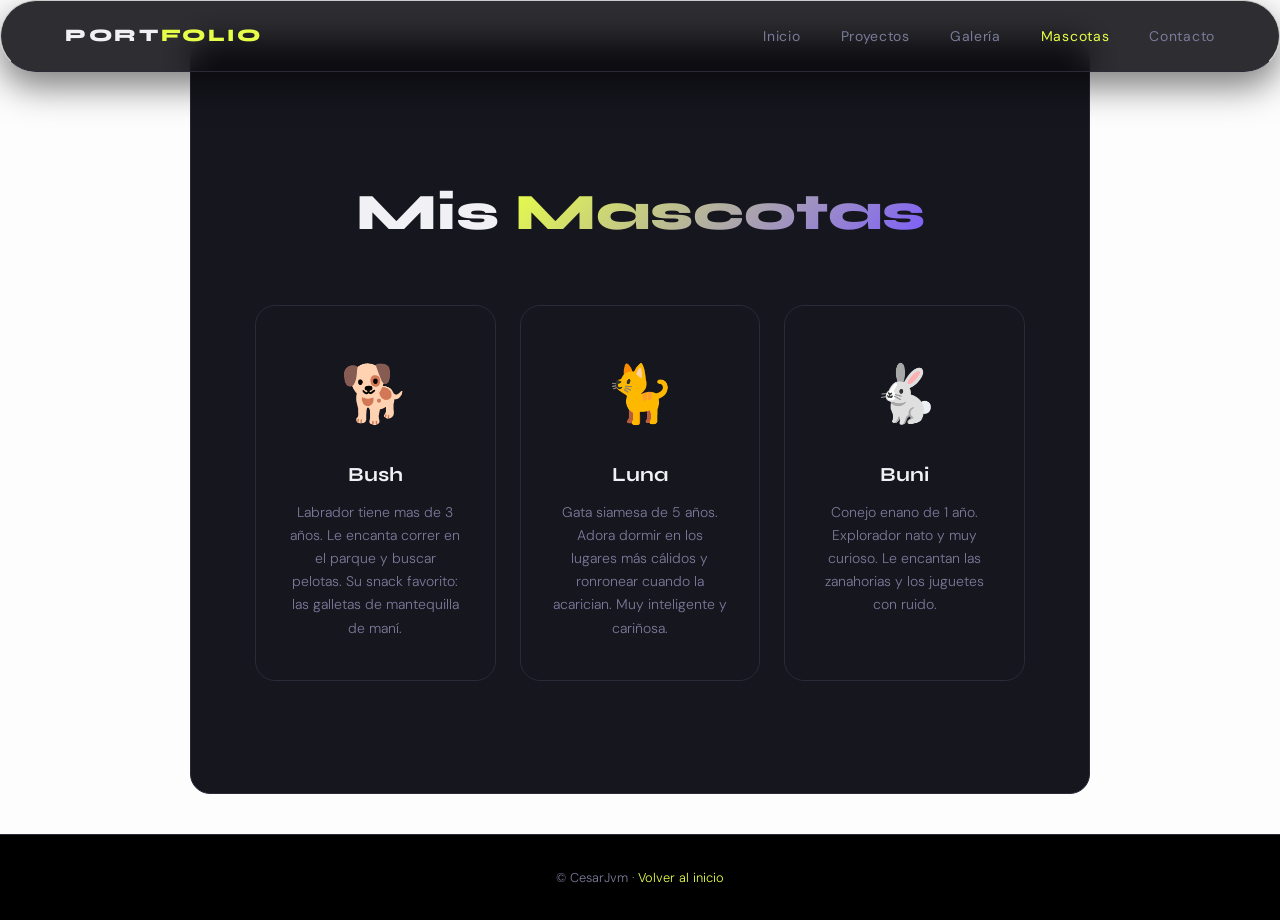
==== mascotas.html @ 5b827ba8 "actualizaciones de carpetas" ====
<!DOCTYPE html>
<html lang="es">
<head>
  <meta charset="UTF-8"/>
  <meta name="viewport" content="width=device-width, initial-scale=1.0"/>
  <title>Mis Mascotas — Portafolio</title>
  <link rel="stylesheet" href="css/index.css"/>
  <link rel="preconnect" href="https://fonts.googleapis.com">
  <link href="https://fonts.googleapis.com/css2?family=Syne:wght@400;700;800&family=DM+Sans:ital,wght@0,300;0,400;0,500;1,300&display=swap" rel="stylesheet">
</head>
<body>
  <nav id="navbar">
    <div class="nav-logo"><a href="index.html">PORT<span>FOLIO</span></a></div>
    <ul class="nav-links">
      <li><a href="index.html#inicio">Inicio</a></li>
      <li><a href="index.html#proyectos">Proyectos</a></li>
      <li><a href="index.html#galeria">Galería</a></li>
      <li><a href="mascotas.html" style="color:var(--clr-accent)">Mascotas</a></li>
      <li><a href="index.html#contacto">Contacto</a></li>
    </ul>
    <button class="menu-toggle" id="menuToggle" aria-label="Menú">
      <span></span><span></span><span></span>
    </button>
  </nav>

  <section class="section" style="padding-top:9rem">
    <div class="section-header">
        <h2>Mis <em>Mascotas</em></h2>
    </div>
    <div class="mascotas-grid">
      <div class="mascota-card">
        <div class="mascota-emoji">🐕</div>
        <h3>Bush</h3>
        <p>Labrador tiene mas de 3 años. Le encanta correr en el parque y buscar pelotas. Su snack favorito: las galletas de mantequilla de maní.</p>
      </div>
      <div class="mascota-card">
        <div class="mascota-emoji">🐈</div>
        <h3>Luna</h3>
        <p>Gata siamesa de 5 años. Adora dormir en los lugares más cálidos y ronronear cuando la acarician. Muy inteligente y cariñosa.</p>
      </div>
      <div class="mascota-card">
        <div class="mascota-emoji">🐇</div>
        <h3>Buni</h3>
        <p>Conejo enano de 1 año. Explorador nato y muy curioso. Le encantan las zanahorias y los juguetes con ruido.</p>
      </div>
    </div>
    
  </section>

  <footer class="footer">
    <p>© CesarJvm · <a href="index.html" style="color:var(--clr-accent)">Volver al inicio</a></p>
  </footer>

 
</body>
</html>
---- css/index.css ----
@import url(body.css);
@import url(footer.css);
@import url(galeria.css);
@import url(navbar.css);
@import url(proyecto.css);
@import url(reset.css);
@import url(secciones.css);
@import url(style.css);
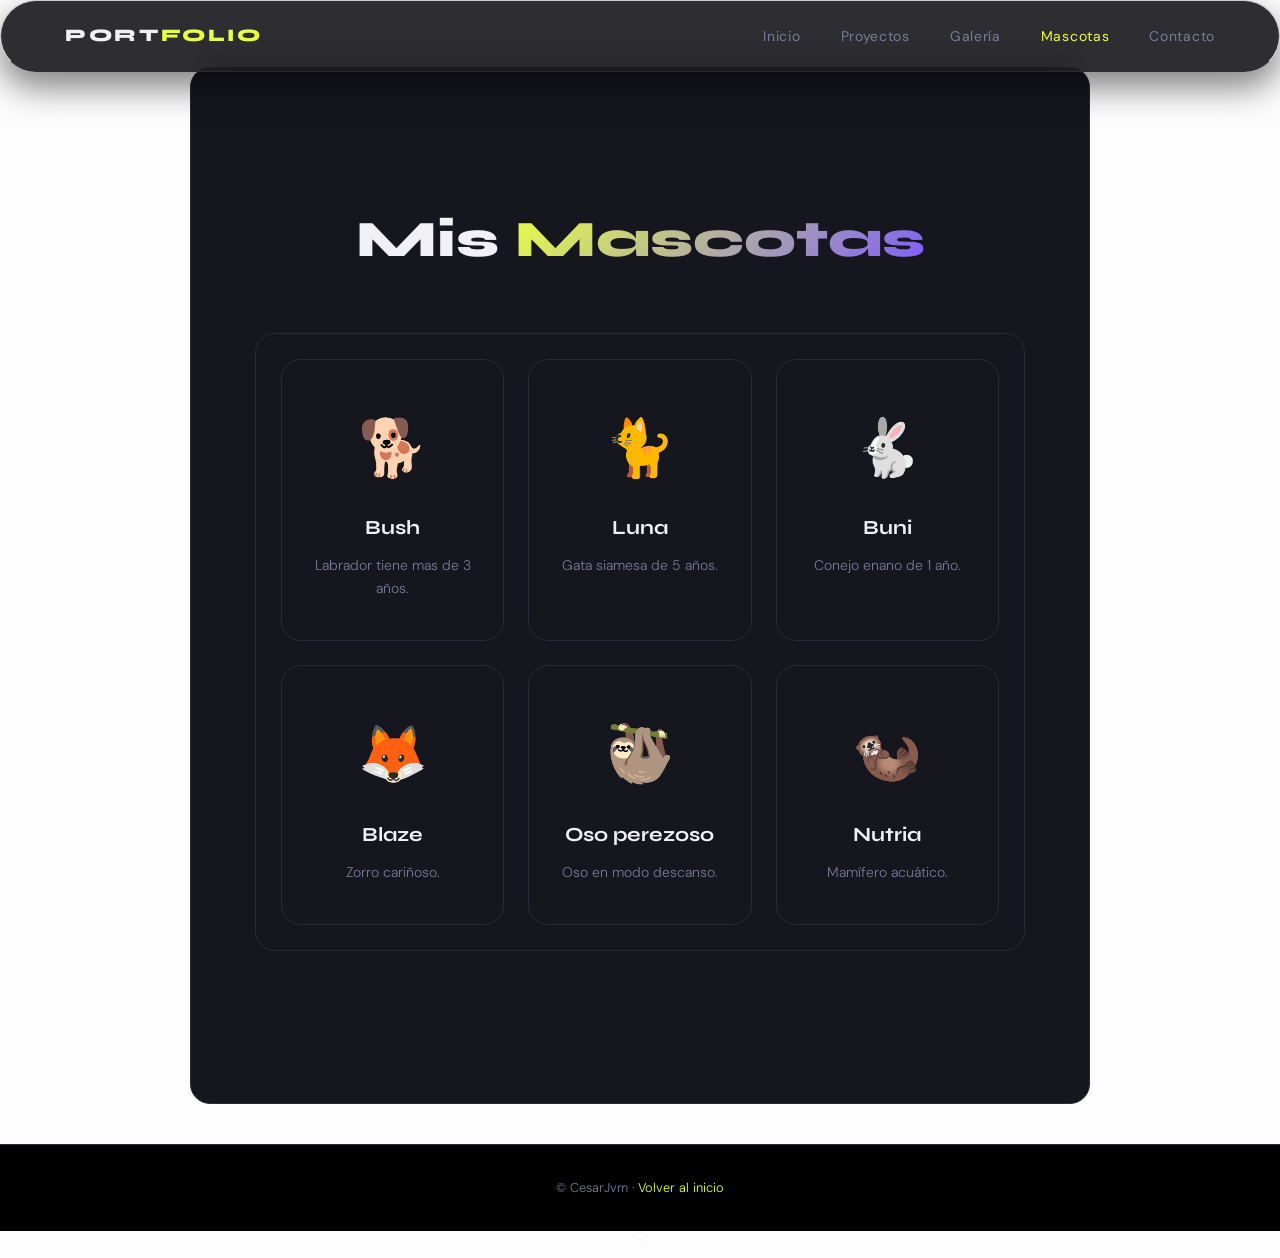
==== commit b77307f8: "se coloca funcional el boton hambuerguesa y se le agregan unos ajustes" ====
--- a/mascotas.html
+++ b/mascotas.html
@@ -1,56 +1,141 @@
+```html
 <!DOCTYPE html>
+<!-- Indica que usamos HTML5 -->
+
 <html lang="es">
+<!-- Idioma del documento -->
+
 <head>
-  <meta charset="UTF-8"/>
-  <meta name="viewport" content="width=device-width, initial-scale=1.0"/>
+  <!-- Configuración de la página -->
+
+  <meta charset="UTF-8" />
+  <!-- Permite usar caracteres especiales -->
+
+  <meta name="viewport" content="width=device-width, initial-scale=1.0" />
+  <!-- Hace que el sitio sea responsive -->
+
   <title>Mis Mascotas — Portafolio</title>
-  <link rel="stylesheet" href="css/index.css"/>
+  <!-- Título en la pestaña -->
+
+  <link rel="stylesheet" href="css/index.css" />
+  <!-- Conexión con el archivo CSS -->
+
   <link rel="preconnect" href="https://fonts.googleapis.com">
-  <link href="https://fonts.googleapis.com/css2?family=Syne:wght@400;700;800&family=DM+Sans:ital,wght@0,300;0,400;0,500;1,300&display=swap" rel="stylesheet">
+  <!-- Optimiza carga de fuentes -->
+
+  <link href="https://fonts.googleapis.com/css2?family=Syne:wght@400;700;800&family=DM+Sans&display=swap"
+    rel="stylesheet">
+  <!-- Importa tipografías -->
 </head>
+
 <body>
-  <nav id="navbar">
-    <div class="nav-logo"><a href="index.html">PORT<span>FOLIO</span></a></div>
-    <ul class="nav-links">
-      <li><a href="index.html#inicio">Inicio</a></li>
-      <li><a href="index.html#proyectos">Proyectos</a></li>
-      <li><a href="index.html#galeria">Galería</a></li>
-      <li><a href="mascotas.html" style="color:var(--clr-accent)">Mascotas</a></li>
-      <li><a href="index.html#contacto">Contacto</a></li>
-    </ul>
+
+  <!-- ================= NAVBAR ================= -->
+  <header id="navbar">
+    <!-- Contenedor del menú -->
+
+    <h1 class="nav-logo">
+      <!-- Logo del sitio -->
+      <a href="index.html">PORT<span>FOLIO</span></a>
+    </h1>
+
+    <nav>
+      <!-- Navegación principal -->
+      <ul class="nav-links">
+        <!-- Lista de enlaces -->
+
+        <li><a href="index.html#inicio">Inicio</a></li>
+        <li><a href="index.html#proyectos">Proyectos</a></li>
+        <li><a href="index.html#galeria">Galería</a></li>
+
+        <!-- Página actual destacada -->
+        <li><a href="mascotas.html" style="color:var(--clr-accent)">Mascotas</a></li>
+
+        <li><a href="index.html#contacto">Contacto</a></li>
+      </ul>
+    </nav>
+
+    <!-- Botón hamburguesa (solo visible en móvil con CSS) -->
     <button class="menu-toggle" id="menuToggle" aria-label="Menú">
       <span></span><span></span><span></span>
+      <!-- Cada span es una línea del icono -->
     </button>
-  </nav>
+  </header>
 
-  <section class="section" style="padding-top:9rem">
-    <div class="section-header">
+  <!-- ================= CONTENIDO PRINCIPAL ================= -->
+  <main>
+
+    <section class="section" style="padding-top:9rem">
+      <!-- Sección principal -->
+
+      <header class="section-header">
+        <!-- Encabezado -->
         <h2>Mis <em>Mascotas</em></h2>
-    </div>
-    <div class="mascotas-grid">
-      <div class="mascota-card">
-        <div class="mascota-emoji">🐕</div>
-        <h3>Bush</h3>
-        <p>Labrador tiene mas de 3 años. Le encanta correr en el parque y buscar pelotas. Su snack favorito: las galletas de mantequilla de maní.</p>
-      </div>
-      <div class="mascota-card">
-        <div class="mascota-emoji">🐈</div>
-        <h3>Luna</h3>
-        <p>Gata siamesa de 5 años. Adora dormir en los lugares más cálidos y ronronear cuando la acarician. Muy inteligente y cariñosa.</p>
-      </div>
-      <div class="mascota-card">
-        <div class="mascota-emoji">🐇</div>
-        <h3>Buni</h3>
-        <p>Conejo enano de 1 año. Explorador nato y muy curioso. Le encantan las zanahorias y los juguetes con ruido.</p>
-      </div>
-    </div>
-    
-  </section>
+      </header>
 
+      <!-- GRID DE TARJETAS -->
+      <section class="mascotas-grid">
+
+        <!-- TARJETA 1 -->
+        <article class="mascota-card">
+          <span class="mascota-emoji">🐕</span>
+          <h3>Bush</h3>
+          <p>Labrador tiene mas de 3 años.</p>
+        </article>
+
+        <!-- TARJETA 2 -->
+        <article class="mascota-card">
+          <span class="mascota-emoji">🐈</span>
+          <h3>Luna</h3>
+          <p>Gata siamesa de 5 años.</p>
+        </article>
+
+        <!-- TARJETA 3 -->
+        <article class="mascota-card">
+          <span class="mascota-emoji">🐇</span>
+          <h3>Buni</h3>
+          <p>Conejo enano de 1 año.</p>
+        </article>
+
+        <!-- TARJETA 4 -->
+        <article class="mascota-card">
+          <span class="mascota-emoji">🦊</span>
+          <h3>Blaze</h3>
+          <p>Zorro cariñoso.</p>
+        </article>
+
+        <!-- TARJETA 5 -->
+        <article class="mascota-card">
+          <span class="mascota-emoji">🦥</span>
+          <h3>Oso perezoso</h3>
+          <p>Oso en modo descanso.</p>
+        </article>
+
+        <!-- TARJETA 6 -->
+        <article class="mascota-card">
+          <span class="mascota-emoji">🦦</span>
+          <h3>Nutria</h3>
+          <p>Mamífero acuático.</p>
+        </article>
+
+      </section>
+
+    </section>
+
+  </main>
+
+  <!-- ================= FOOTER ================= -->
   <footer class="footer">
-    <p>© CesarJvm · <a href="index.html" style="color:var(--clr-accent)">Volver al inicio</a></p>
+    <p>
+      © CesarJvm · 
+      <a href="index.html" style="color:var(--clr-accent)">Volver al inicio</a>
+    </p>
   </footer>
 
- 
+  <!-- ================= JAVASCRIPT ================= -->
+  <script defer src="js/script.js"></script>
+  <!-- Script del menú hamburguesa -->
+
 </body>
 </html>
+```
--- a/css/index.css
+++ b/css/index.css
@@ -1,6 +1,6 @@
 @import url(body.css);
 @import url(footer.css);
-@import url(galeria.css);
+@import url(mascotas.css);
 @import url(navbar.css);
 @import url(proyecto.css);
 @import url(reset.css);
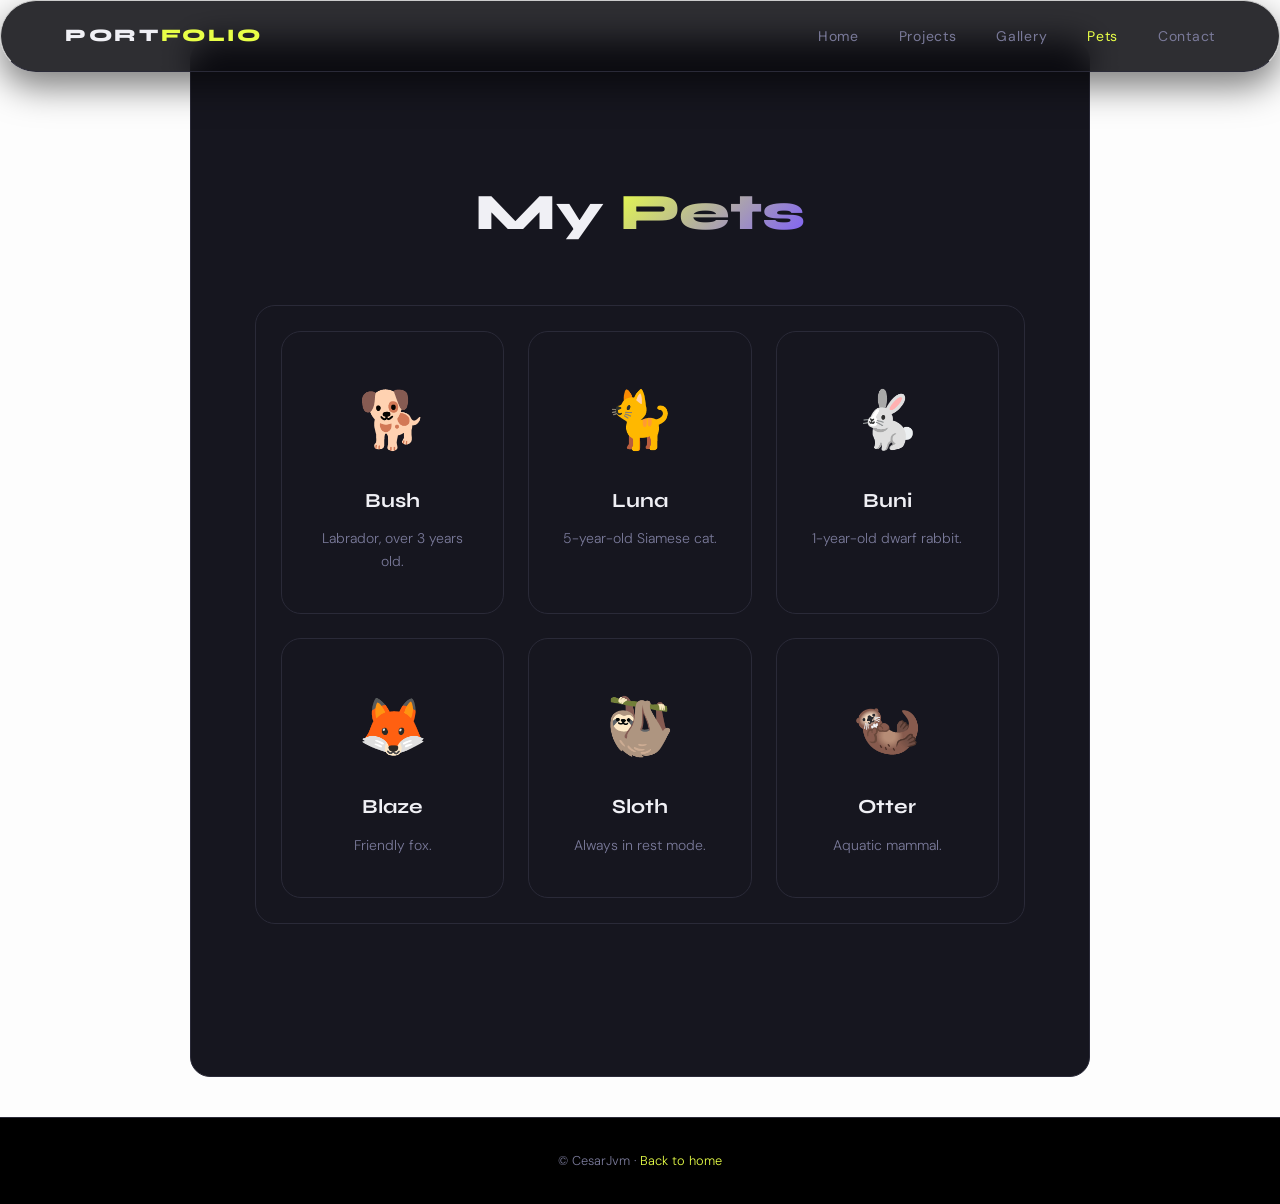
==== commit 55a03f01: "Se cambio el lenguaje y se agregaron unos cambios" ====
--- a/mascotas.html
+++ b/mascotas.html
@@ -1,121 +1,113 @@
-```html
 <!DOCTYPE html>
-<!-- Indica que usamos HTML5 -->
+<!-- Indicates that we are using HTML5 -->
 
-<html lang="es">
-<!-- Idioma del documento -->
+<html lang="en">
+<!-- Document language -->
 
 <head>
-  <!-- Configuración de la página -->
 
   <meta charset="UTF-8" />
-  <!-- Permite usar caracteres especiales -->
+  <!-- Allows special characters -->
 
   <meta name="viewport" content="width=device-width, initial-scale=1.0" />
-  <!-- Hace que el sitio sea responsive -->
+  <!-- Makes the site responsive -->
 
-  <title>Mis Mascotas — Portafolio</title>
-  <!-- Título en la pestaña -->
+  <title>My Pets — Portfolio</title>
+  <!-- Tab title -->
 
   <link rel="stylesheet" href="css/index.css" />
-  <!-- Conexión con el archivo CSS -->
+  <!-- CSS file connection -->
 
   <link rel="preconnect" href="https://fonts.googleapis.com">
-  <!-- Optimiza carga de fuentes -->
+  <!-- Optimizes font loading -->
 
   <link href="https://fonts.googleapis.com/css2?family=Syne:wght@400;700;800&family=DM+Sans&display=swap"
     rel="stylesheet">
-  <!-- Importa tipografías -->
+  <!-- Imports fonts -->
 </head>
 
 <body>
 
   <!-- ================= NAVBAR ================= -->
   <header id="navbar">
-    <!-- Contenedor del menú -->
+    <!-- Menu container -->
 
     <h1 class="nav-logo">
-      <!-- Logo del sitio -->
+      <!-- Site logo -->
       <a href="index.html">PORT<span>FOLIO</span></a>
     </h1>
 
     <nav>
-      <!-- Navegación principal -->
+      <!-- Main navigation -->
       <ul class="nav-links">
-        <!-- Lista de enlaces -->
+        <!-- Links list -->
 
-        <li><a href="index.html#inicio">Inicio</a></li>
-        <li><a href="index.html#proyectos">Proyectos</a></li>
-        <li><a href="index.html#galeria">Galería</a></li>
+        <li><a href="index.html#inicio">Home</a></li>
+        <li><a href="index.html#proyectos">Projects</a></li>
+        <li><a href="index.html#galeria">Gallery</a></li>
 
-        <!-- Página actual destacada -->
-        <li><a href="mascotas.html" style="color:var(--clr-accent)">Mascotas</a></li>
+        <!-- Current page highlighted -->
+        <li><a href="pets.html" style="color:var(--clr-accent)">Pets</a></li>
 
-        <li><a href="index.html#contacto">Contacto</a></li>
+        <li><a href="index.html#contacto">Contact</a></li>
       </ul>
     </nav>
 
-    <!-- Botón hamburguesa (solo visible en móvil con CSS) -->
-    <button class="menu-toggle" id="menuToggle" aria-label="Menú">
+    <!-- Hamburger button (visible only on mobile with CSS) -->
+    <button class="menu-toggle" id="menuToggle" aria-label="Menu">
       <span></span><span></span><span></span>
-      <!-- Cada span es una línea del icono -->
+      <!-- Each span is a line of the icon -->
     </button>
   </header>
 
-  <!-- ================= CONTENIDO PRINCIPAL ================= -->
+  <!-- ================= MAIN CONTENT ================= -->
   <main>
 
     <section class="section" style="padding-top:9rem">
-      <!-- Sección principal -->
+      <!-- Main section -->
 
       <header class="section-header">
-        <!-- Encabezado -->
-        <h2>Mis <em>Mascotas</em></h2>
+        <!-- Header -->
+        <h2>My <em>Pets</em></h2>
       </header>
 
-      <!-- GRID DE TARJETAS -->
+      <!-- CARDS GRID -->
       <section class="mascotas-grid">
 
-        <!-- TARJETA 1 -->
         <article class="mascota-card">
           <span class="mascota-emoji">🐕</span>
           <h3>Bush</h3>
-          <p>Labrador tiene mas de 3 años.</p>
+          <p>Labrador, over 3 years old.</p>
         </article>
 
-        <!-- TARJETA 2 -->
         <article class="mascota-card">
           <span class="mascota-emoji">🐈</span>
           <h3>Luna</h3>
-          <p>Gata siamesa de 5 años.</p>
+          <p>5-year-old Siamese cat.</p>
         </article>
 
-        <!-- TARJETA 3 -->
         <article class="mascota-card">
           <span class="mascota-emoji">🐇</span>
           <h3>Buni</h3>
-          <p>Conejo enano de 1 año.</p>
+          <p>1-year-old dwarf rabbit.</p>
         </article>
 
-        <!-- TARJETA 4 -->
         <article class="mascota-card">
           <span class="mascota-emoji">🦊</span>
           <h3>Blaze</h3>
-          <p>Zorro cariñoso.</p>
+          <p>Friendly fox.</p>
         </article>
 
-        <!-- TARJETA 5 -->
         <article class="mascota-card">
           <span class="mascota-emoji">🦥</span>
-          <h3>Oso perezoso</h3>
-          <p>Oso en modo descanso.</p>
+          <h3>Sloth</h3>
+          <p>Always in rest mode.</p>
         </article>
 
-        <!-- TARJETA 6 -->
         <article class="mascota-card">
           <span class="mascota-emoji">🦦</span>
-          <h3>Nutria</h3>
-          <p>Mamífero acuático.</p>
+          <h3>Otter</h3>
+          <p>Aquatic mammal.</p>
         </article>
 
       </section>
@@ -128,14 +120,13 @@
   <footer class="footer">
     <p>
       © CesarJvm · 
-      <a href="index.html" style="color:var(--clr-accent)">Volver al inicio</a>
+      <a href="index.html" style="color:var(--clr-accent)">Back to home</a>
     </p>
   </footer>
 
   <!-- ================= JAVASCRIPT ================= -->
   <script defer src="js/script.js"></script>
-  <!-- Script del menú hamburguesa -->
+  <!-- Hamburger menu script -->
 
 </body>
-</html>
-```
+</html>
